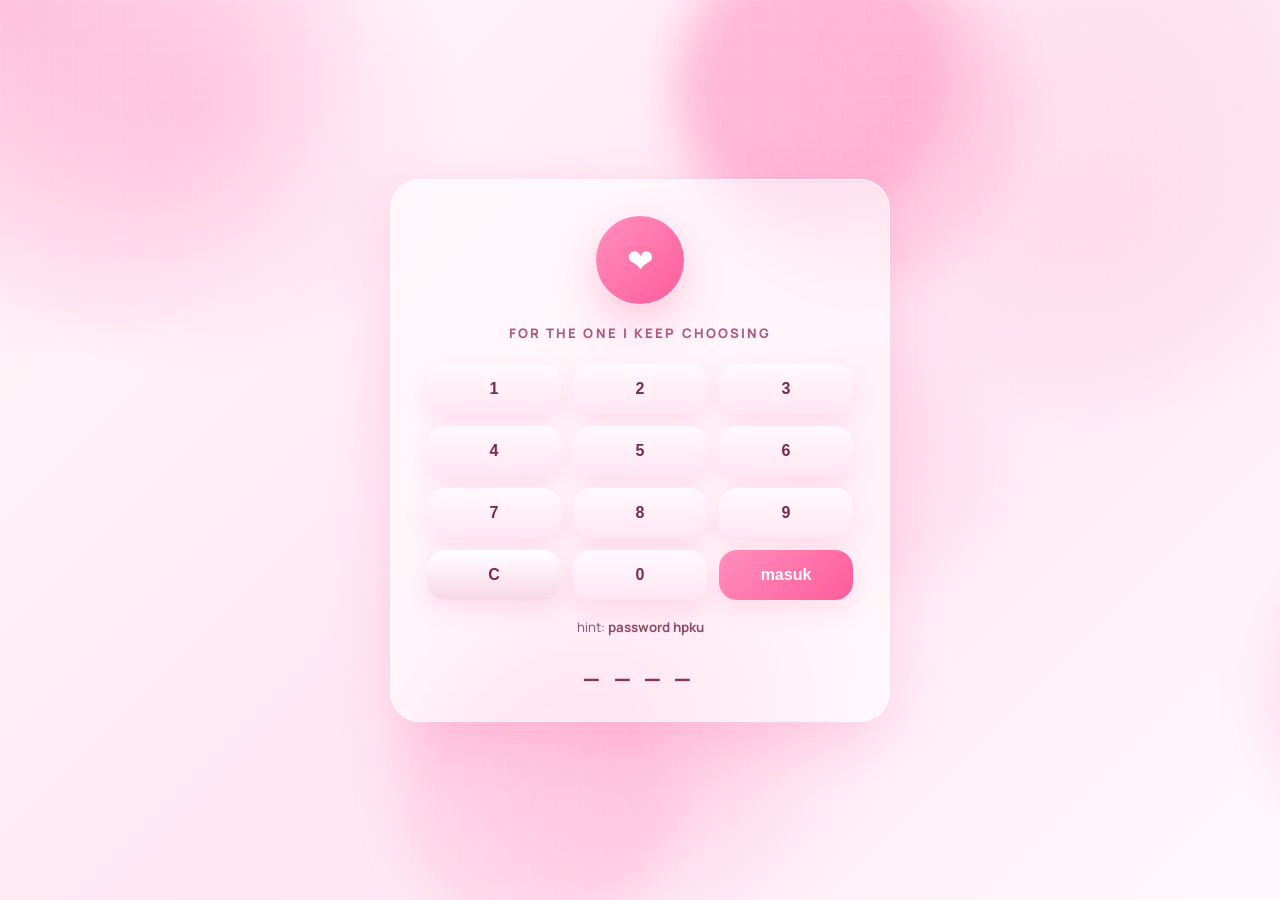
==== index.html @ 1a43c462 "Add files via upload" ====
<!DOCTYPE html>
<html lang="id">

<head>
  <meta charset="UTF-8">
  <meta name="viewport" content="width=device-width, initial-scale=1.0">

  <title>Anniversary for You</title>

  <link rel="preconnect" href="https://fonts.googleapis.com">
  <link rel="preconnect" href="https://fonts.gstatic.com" crossorigin>

  <link href="https://fonts.googleapis.com/css2?family=Cormorant+Garamond:wght@500;600;700&family=Manrope:wght@400;500;700;800&display=swap" rel="stylesheet">

  <link rel="stylesheet" href="style.css">
</head>

<body>

<div class="bg-blobs">
  <div class="flower-container"></div>
  <div class="sparkle-container"></div>
  <span></span>
  <span></span>
  <span></span>
</div>


<!-- LOGIN -->

<div id="loginScreen" class="login-screen">

  <div class="glass-card login-card">

    <div class="logo-badge">❤</div>

    <p class="eyebrow center">
      for the one i keep choosing
    </p>

    <form id="loginForm">

      <div class="number-grid">

        <button type="button" class="number-btn" data-value="1">1</button>
        <button type="button" class="number-btn" data-value="2">2</button>
        <button type="button" class="number-btn" data-value="3">3</button>

        <button type="button" class="number-btn" data-value="4">4</button>
        <button type="button" class="number-btn" data-value="5">5</button>
        <button type="button" class="number-btn" data-value="6">6</button>

        <button type="button" class="number-btn" data-value="7">7</button>
        <button type="button" class="number-btn" data-value="8">8</button>
        <button type="button" class="number-btn" data-value="9">9</button>

        <button type="button" class="number-btn clear-btn" data-action="clear">C</button>
        <button type="button" class="number-btn" data-value="0">0</button>
        <button type="submit" class="number-btn submit-btn">masuk</button>

      </div>

      <input type="hidden" id="passwordInput">

    </form>

    <small class="hint">
      hint: <strong>password hpku</strong>
    </small>

    <div class="code-display" id="codeDisplay">
      _ _ _ _
    </div>

  </div>

</div>


<!-- OPENING LETTER -->

<div id="introScreen" class="intro-screen hidden">

  <div class="intro-content">

    <div id="envelope" class="envelope">

      <div class="envelope-top"></div>
      <div class="envelope-body"></div>

      <div class="letter-paper">

        <p class="eyebrow">
          one more thing...
        </p>

        <h2>
          before you enter
        </h2>

        <p>
          i made this little place with all the love i have.
          before everything starts, there's one small letter waiting for you.
        </p>

        <button id="openLetterBtn" class="letter-open-btn">
          open the letter
        </button>

      </div>

    </div>

  </div>

</div>
<!-- MAIN -->

<div id="appScreen" class="app-screen hidden">

  <audio id="bgAudio" loop preload="auto">
    <source src="bahan/Backstreet Boys - Shape Of My Heart Official HD Video.mp3" type="audio/mpeg">
  </audio>


  <!-- NAVBAR -->

  <nav class="top-nav glass-card">

    <a href="#surface">surface</a>
    <a href="#our-memories">our memories</a>
    <a href="#gallery">gallery</a>
    <a href="#the-letter">the letter</a>
    <a href="#wishes">wishes</a>
    <a href="game.html">game</a>
    <a href="#" id="logoutButton">logout</a>

  </nav>


  <!-- HERO -->

  <section id="surface" class="surface-section">

    <div class="surface-copy glass-card reveal">

      <p class="eyebrow">
        happy anniversary, my love
      </p>

      <h2>
        Happy Anniversary
        <span>Amanda</span>
      </h2>

      <p class="subtitle">
        makasih ya udah milih buat tetap ada di hidup aku.
        hari ini, aku cuma mau kamu tau kalau kamu udah jadi
        the best part of my heart forever.
        makasih atas satu tahun yang udah kamu jalanin sama aku gendut.
      </p>

      <div class="hero-actions">

        <span class="mini-pill">
          shape of my heart
        </span>

        <a class="story-link" href="#our-memories">
          our memories →
        </a>

      </div>

    </div>


    <div class="surface-note glass-card reveal">

      <span class="quote-mark">
        “
      </span>

      <p>
        aku ga cuma berharap semua hal baik itu dateng terus,
        aku juga pengen kamu tau ada satu orang yang tetep sama kamu
        disaat kamu terpuruk atau lagi seneng,
        dengan segala cara yang bikin kamu senyum dan nangis.
      </p>

      <strong id="welcomeName">
        i love you, amanda
      </strong>

    </div>

  </section>


  <!-- GIFTS -->

  <section class="gift-showcase reveal">

    <div class="section-heading">

      <p class="eyebrow">
        a little surprise for you
      </p>

      <h3>
        Five small gifts, one heartfelt message
      </h3>

    </div>


    <div class="gift-grid">

      <button class="gift-card" data-gift="flower">
        <span class="gift-emoji">🌹</span>
        <span>flower</span>
        <small>for the softest part of our days</small>
      </button>


      <button class="gift-card" data-gift="doll">
        <span class="gift-emoji">🐓</span>
        <span>doll</span>
        <small>for the comfort you always bring</small>
      </button>


      <button class="gift-card" data-gift="cup">
        <span class="gift-emoji">☕</span>
        <span>cup</span>
        <small>for the slow, simple moments</small>
      </button>


      <button class="gift-card" data-gift="hirono">
        <span class="gift-emoji">🎀</span>
        <span>hirono</span>
        <small>for the little things that stay</small>
      </button>


      <button class="gift-card" data-gift="web">
        <span class="gift-emoji">🌐</span>
        <span>web</span>
        <small>for the effort behind this page</small>
      </button>

    </div>

  </section>
    <!-- MEMORIES -->

  <section id="our-memories" class="story-section reveal">

    <div class="section-heading">

      <p class="eyebrow">
        chapters from our story
      </p>

      <h3>
        A Trace of Us
      </h3>

    </div>


    <div class="timeline-list">


      <article class="timeline-item">

        <span class="timeline-number">
          01
        </span>

        <div>

          <h4>
            17-07-2025
          </h4>

          <p>
            tepat hari itu, kita memulai hubungan.
            gatau dulu kita sering malu malu ya?
            big thanks to u, karena udah buka blokir
            dan akhirnya kita sampai sejauh ini.
          </p>

        </div>

      </article>


      <article class="timeline-item">

        <span class="timeline-number">
          02
        </span>

        <div>

          <h4>
            our argument
          </h4>

          <p>
            setiap kita berantem,
            setiap ucapan yang keluar dari mulut kita,
            entah apapun,
            aku tau itu jauh dari kata benar.

            kita selalu berargumen,
            tapi tetep aja itu
            yang bikin kita makin deket
            satu sama lain kan?
          </p>

        </div>

      </article>


      <article class="timeline-item">

        <span class="timeline-number">
          03
        </span>

        <div>

          <h4>
            17-07-2026
          </h4>

          <p>
            dan sampai hari ini,
            kita jalanin hubungan selama satu tahun.

            bangkit dari kesalahan,
            belajar dari pengalaman,
            dan tetep jadi "kita".

            i don't even know how to express
            how much i love you.

            all i want you to know is that
            i love you so much.
          </p>

        </div>

      </article>


    </div>

  </section>



  <!-- GALLERY -->


  <section id="gallery" class="gallery-section reveal">

    <div class="section-heading">

      <p class="eyebrow">
        a few of my favorite shots of you
      </p>

      <h3>
        My Favorite Frames of You
      </h3>

    </div>


    <div class="gallery-grid">


      <figure class="photo-card">
        <img src="bahan/1.jpeg" alt="foto 1">

        <figcaption>
          ini foto pas kamu bingung pilih outfit ya..
          kamu selalu cantik, sayang.
        </figcaption>
      </figure>


      <figure class="photo-card">
        <img src="bahan/2.jpeg" alt="foto 2">

        <figcaption>
          kamu cantik banget disini,
          kalau kamu pake bulu ini lagi, tolong inget aku ya.
        </figcaption>
      </figure>


      <figure class="photo-card">
        <img src="bahan/3.jpeg" alt="foto 3">

        <figcaption>
          lucu banget kamu senyum kayak kelinci,
          kurangin pake sexy sexy wuuu.
          kamu punyaku
        </figcaption>
      </figure>


      <figure class="photo-card">
        <img src="bahan/4.jpeg" alt="foto 4">

        <figcaption>
          cantik banget sayang,
          nanti tatap aku kayak gini ya
          kalo kita udah ketemu.
        </figcaption>
      </figure>


      <figure class="photo-card">
        <img src="bahan/5.jpeg" alt="foto 5">

        <figcaption>
          kamu cantik pake kacamata apa aja sayang,
          aku masih gapercaya kamu pacarku huhu :(
        </figcaption>
      </figure>


      <figure class="photo-card">
        <img src="bahan/6.jpeg" alt="foto 6">

        <figcaption>
          aku pengen kita selfie berdua
          terus kamu cium cium aku.
        </figcaption>
      </figure>


      <figure class="photo-card">
        <img src="bahan/7.jpeg" alt="foto 7">

        <figcaption>
          bidadari pun kalah sama kamu sayang.
        </figcaption>
      </figure>


      <figure class="photo-card">
        <img src="bahan/8.jpeg" alt="foto 8">

        <figcaption>
          sexy banget sayang, cantik. kapan ya ciuman?
        </figcaption>
      </figure>


    </div>

  </section>
    <!-- THE LETTER -->

  <section id="the-letter" class="letter-section reveal">

    <div class="letter-card glass-card">

      <p class="eyebrow">
        open when found
      </p>

      <button id="letterTrigger" class="letter-trigger" type="button">
        Open the little note
      </button>

      <div id="typedLetter" class="typed-letter" aria-live="polite"></div>

    </div>

  </section>



  <!-- WISHES -->

  <section id="wishes" class="wishes-section reveal">

    <div class="section-heading">

      <p class="eyebrow">
        wishes for the year ahead
      </p>

      <h3>
        Prayers for What's Ahead
      </h3>

    </div>


    <div class="wishes-grid">


      <article class="wish-card glass-card">

        <h4>
          us
        </h4>

        <p>
          semoga kita setiap abis berantem selalu dikasih jalan keluar ya sayang? 
          semoga kita selalu bisa saling ngerti dan ngga pernah milih buat nyerah satu sama lain. i love you
        </p>

      </article>


      <article class="wish-card glass-card">

        <h4>
          always
        </h4>

        <p>
          semoga apapun yang terjadi nanti, 
          kita tetap jadi tempat ternyaman satu sama lain dan selalu milih buat bersama
        </p>

      </article>


      <article class="wish-card glass-card">

        <h4>
          our future
        </h4>

        <p>
          semoga kedepannya kita selalu diberi kebahagiaan, dipermudah dalam setiap langkah, 
          dan selalu punya alasan untuk tetep bersama. i hope we grow together
        </p>

      </article>


      <article class="wish-card glass-card">

        <h4>
          thank you
        </h4>

        <p>
          terima kasih udah hadir dan jadi bagian terbaik dalam hidup aku, 
          semoga aku juga bisa terus menjadi seseorang yang buat kamu bahagia dan ga merasa sendirian
        </p>

      </article>


      <article class="wish-card glass-card">

        <h4>
          our love
        </h4>

        <p>
          semoga rasa sayang kita selalu tumbuh tiap hari, 
          semoga kita ngga pernah lupa alasan kenapa kita memilih satu sama lain.
        </p>

      </article>


      <article class="wish-card glass-card">

        <h4>
          anniversary
        </h4>

        <p>
          semoga hari ini bukan cuma tentang bertambahnya waktu, 
          tapi tentang gimana kita terus belajar mencintai dan menjaga satu sama lain
        </p>

      </article>


    </div>

  </section>



  <!-- FOOTER -->

  <footer class="footer-signoff reveal">

    <div class="glass-card footer-card">

      <p class="eyebrow">
        happy anniversary, babe
      </p>

      <h3>
        thank you for still being my home, the one i always wanna come back to.
      </h3>

    </div>

  </footer>


</div>



<!-- FLOATING HEART -->

<div class="floating-hearts"></div>



<!-- GIFT MODAL -->

<div id="giftModal" class="gift-modal hidden" aria-hidden="true">

  <div class="gift-modal-card glass-card">

    <button id="giftBackButton" class="back-link" type="button">
      ← kembali
    </button>


    <div class="gift-modal-content">


      <div class="gift-modal-head">

        <div id="giftModalEmoji" class="gift-modal-emoji">
          🌹
        </div>


        <div>

          <p class="eyebrow">
            a little surprise
          </p>

          <h3 id="giftModalTitle">
            flower
          </h3>

        </div>

      </div>


      <p id="giftModalMessage" class="gift-modal-message"></p>


      <div id="giftModalPhotoGrid" class="gift-photo-grid"></div>


    </div>

  </div>

</div>



<!-- GALLERY VIEWER -->

<div id="galleryViewer" class="gallery-viewer hidden">

  <button id="galleryClose">
    ✕
  </button>

  <button id="galleryPrev">
    ❮
  </button>

  <img id="galleryImage" src="" alt="gallery">

  <button id="galleryNext">
    ❯
  </button>

</div>


<script src="script.js"></script>

</body>

</html>
---- style.css ----
:root{
  --bg:#fff4f9;
  --pink-1:#ff8fbd;
  --pink-2:#ff5c9b;
  --pink-3:#ffc7dc;
  --white:#fff;
  --text:#4b2637;
  --heading:#8f3f63;
  --soft-text:#6d4a5b;
  --glass:rgba(255,255,255,.58);
  --shadow:0 18px 60px rgba(255,79,149,.18);
  --transition:.28s cubic-bezier(.4,0,.2,1);
}

*{
  margin:0;
  padding:0;
  box-sizing:border-box;
}

html{
  scroll-behavior:smooth;
}

body{
  min-height:100vh;
  overflow-x:hidden;
  position:relative;
  font-family:'Manrope',sans-serif;
  color:var(--text);
  background:
    radial-gradient(circle at top left,rgba(255,126,180,.42),transparent 24%),
    radial-gradient(circle at 85% 20%,rgba(255,210,230,.85),transparent 20%),
    radial-gradient(circle at 50% 80%,rgba(255,160,200,.26),transparent 22%),
    linear-gradient(135deg,#fffafc 0%,#ffe6f2 52%,#fff9fd 100%);
}

body::before{
  content:"";
  position:fixed;
  inset:0;
  pointer-events:none;
  background:
    radial-gradient(circle at 15% 12%,rgba(255,132,189,.28),transparent 20%),
    radial-gradient(circle at 85% 15%,rgba(255,225,236,.78),transparent 22%),
    radial-gradient(circle at 50% 80%,rgba(255,172,210,.30),transparent 26%);
  animation:shimmer 14s linear infinite alternate;
}

body::after{
  content:"";
  position:fixed;
  inset:0;
  pointer-events:none;
  background-image:
    linear-gradient(rgba(255,255,255,.3) 1px,transparent 1px),
    linear-gradient(90deg,rgba(255,255,255,.3) 1px,transparent 1px);
  background-size:24px 24px;
  opacity:.14;
  animation:gridShift 20s linear infinite;
}

.hidden{
  display:none!important;
}

a{
  color:inherit;
  text-decoration:none;
}

section[id]{
  scroll-margin-top:110px;
}

h1,h2,h3{
  font-family:'Cormorant Garamond',serif;
}

.glass-card{
  background:var(--glass);
  border:1px solid rgba(255,255,255,.8);
  backdrop-filter:blur(16px);
  -webkit-backdrop-filter:blur(16px);
  box-shadow:var(--shadow);
}
.bg-blobs{
  position:fixed;
  inset:0;
  pointer-events:none;
  z-index:0;
}

.bg-blobs span{
  position:absolute;
  border-radius:50%;
  filter:blur(22px);
  opacity:.52;
}

.bg-blobs span:nth-child(1){
  width:280px;
  height:280px;
  top:-60px;
  left:-40px;
  background:rgba(255,130,182,.36);
  animation:floatOrb 11s ease-in-out infinite;
}

.bg-blobs span:nth-child(2){
  width:340px;
  height:340px;
  right:-70px;
  bottom:20px;
  background:rgba(255,90,157,.2);
  animation:floatOrb 15s ease-in-out infinite reverse;
}

.bg-blobs span:nth-child(3){
  width:240px;
  height:240px;
  left:40%;
  bottom:8%;
  background:rgba(255,205,225,.6);
  animation:floatOrb 13s ease-in-out infinite;
}

.login-screen,
.app-screen{
  position:relative;
  z-index:2;
}


/* LOGIN */

.login-screen{
  min-height:100vh;
  display:grid;
  place-items:center;
  padding:30px;
}

.login-card{
  width:min(100%,500px);
  padding:36px;
  border-radius:30px;
  text-align:center;
  animation:fadeUp .9s ease forwards;
}

.logo-badge{
  width:88px;
  height:88px;
  margin:0 auto 20px;
  border-radius:50%;
  display:grid;
  place-items:center;
  font-size:2rem;
  color:#fff;
  background:linear-gradient(135deg,var(--pink-1),var(--pink-2));
  box-shadow:0 16px 45px rgba(255,79,149,.3);
}

.eyebrow{
  font-size:.82rem;
  font-weight:800;
  letter-spacing:.16em;
  text-transform:uppercase;
  color:#ad5a81;
}

.center{
  text-align:center;
}

.login-card h1{
  margin:12px 0;
  font-size:3.2rem;
  line-height:.95;
  color:var(--heading);
}

.subtitle{
  max-width:680px;
  line-height:1.8;
  color:#72415b;
}


/* NUMBER CODE */

.number-grid{
  display:grid;
  grid-template-columns:repeat(3,1fr);
  gap:12px;
  margin-top:22px;
}

.number-btn{
  border:none;
  outline:none;
  cursor:pointer;
  padding:16px;
  border-radius:18px;
  font-size:1rem;
  font-weight:800;
  color:#7a284f;
  background:linear-gradient(180deg,#fff9fd,#ffe6f2);
  box-shadow:0 10px 24px rgba(255,79,149,.14);
  transition:var(--transition);
}

.number-btn:hover{
  transform:translateY(-3px);
  box-shadow:0 16px 32px rgba(255,79,149,.18);
}

.number-btn:active{
  transform:scale(.96);
}

.submit-btn{
  color:#fff;
  background:linear-gradient(135deg,var(--pink-1),var(--pink-2));
}

.clear-btn{
  background:linear-gradient(180deg,#fff,#f8d7e7);
}

.code-display{
  margin-top:18px;
  font-size:1.4rem;
  font-weight:900;
  letter-spacing:.35rem;
  color:#8a3157;
}

.hint{
  display:block;
  margin-top:18px;
  color:#8d4966;
}


/* APP NAVIGATION */

.app-screen{
  padding:22px 20px 70px;
}

.top-nav{
  position:sticky;
  top:16px;
  z-index:20;
  max-width:1180px;
  margin:0 auto 24px;
  padding:12px;
  display:flex;
  justify-content:center;
  flex-wrap:wrap;
  gap:8px;
  border-radius:999px;
  background:rgba(255,255,255,.64);
  border:1px solid rgba(255,255,255,.84);
  backdrop-filter:blur(14px);
  box-shadow:0 14px 36px rgba(255,79,149,.18);
}

.top-nav a{
  padding:10px 16px;
  border-radius:999px;
  font-size:.86rem;
  font-weight:800;
  color:#7e3655;
  transition:var(--transition);
}

.top-nav a:hover{
  background:#fff;
  color:var(--heading);
  transform:translateY(-2px);
}

.top-nav #logoutButton{
  color:#ff5c8a;
}

.top-nav #logoutButton:hover{
  color:#ff2f6c;
}
/* HERO */

.surface-section{
  max-width:1180px;
  margin:0 auto 34px;
  display:grid;
  grid-template-columns:1.15fr .85fr;
  gap:24px;
}

.surface-copy,
.surface-note{
  border-radius:30px;
}

.surface-copy{
  position:relative;
  overflow:hidden;
  padding:36px;
  background:linear-gradient(160deg,rgba(255,255,255,.9),rgba(255,236,247,.96));
  box-shadow:0 20px 48px rgba(255,79,149,.13);
}

.surface-copy::before{
  content:"";
  position:absolute;
  right:-70px;
  bottom:-70px;
  width:210px;
  height:210px;
  border-radius:50%;
  background:radial-gradient(circle,rgba(255,120,173,.24),transparent 70%);
}

.surface-copy::after{
  content:"";
  position:absolute;
  inset:12px;
  border-radius:24px;
  border:1px solid rgba(255,190,218,.65);
  pointer-events:none;
}

.surface-copy h2{
  margin:12px 0;
  font-size:clamp(2.7rem,5vw,4.8rem);
  line-height:1.02;
  color:#bb3b72;
}

.surface-copy .subtitle{
  max-width:680px;
  font-size:1.03rem;
  line-height:1.85;
  color:var(--soft-text);
}

.hero-actions{
  display:flex;
  flex-wrap:wrap;
  gap:12px;
  margin-top:24px;
}

.mini-pill,
.story-link{
  display:inline-flex;
  align-items:center;
  justify-content:center;
  padding:11px 16px;
  border-radius:999px;
  font-size:.9rem;
  font-weight:800;
  transition:var(--transition);
}

.mini-pill{
  color:#7d3156;
  border:1px solid rgba(255,120,173,.35);
  background:linear-gradient(135deg,rgba(255,120,173,.16),rgba(255,79,149,.1));
}

.story-link{
  color:#7d3156;
  background:#fff;
  border:1px solid rgba(255,255,255,.92);
  box-shadow:0 10px 24px rgba(255,79,149,.12);
}

.story-link:hover,
.mini-pill:hover{
  transform:translateY(-3px);
  box-shadow:0 16px 34px rgba(255,79,149,.18);
}


/* HERO NOTE */

.surface-note{
  position:relative;
  padding:32px;
  background:linear-gradient(160deg,rgba(255,255,255,.84),rgba(255,231,243,.95));
  box-shadow:0 20px 48px rgba(255,79,149,.13);
}

.quote-mark{
  position:absolute;
  top:-10px;
  left:16px;
  font-size:5.6rem;
  line-height:1;
  font-family:'Cormorant Garamond',serif;
  color:rgba(255,79,149,.22);
}

.surface-note p{
  margin:50px 0 16px;
  line-height:1.9;
  font-weight:700;
}

#welcomeName{
  color:var(--heading);
  font-size:1.05rem;
}


/* SECTION TITLE */

.section-heading{
  margin-bottom:20px;
}

.section-heading h3,
.footer-card h3{
  margin-top:8px;
  color:var(--heading);
  font-size:2rem;
}


/* GIFT */

.gift-showcase{
  max-width:1180px;
  margin:0 auto 34px;
  padding:28px;
  border-radius:30px;
  background:linear-gradient(180deg,rgba(255,255,255,.42),rgba(255,246,251,.84));
  box-shadow:0 18px 42px rgba(255,79,149,.12);
}

.gift-grid{
  display:grid;
  grid-template-columns:repeat(5,1fr);
  gap:18px;
}

.gift-card{
  position:relative;
  overflow:hidden;
  isolation:isolate;
  display:flex;
  flex-direction:column;
  align-items:center;
  justify-content:center;
  gap:10px;
  min-height:170px;
  padding:24px 18px;
  border:none;
  border-radius:24px;
  cursor:pointer;
  background:linear-gradient(180deg,rgba(255,255,255,.88),rgba(255,244,250,.98));
  color:#7d3156;
  box-shadow:0 16px 36px rgba(255,79,149,.16);
  transition:var(--transition);
}

.gift-card::before{
  content:"";
  position:absolute;
  right:-35px;
  bottom:-35px;
  width:120px;
  height:120px;
  border-radius:50%;
  background:radial-gradient(circle,rgba(255,120,173,.18),transparent 70%);
}

.gift-card::after{
  content:"";
  position:absolute;
  left:0;
  top:0;
  width:100%;
  height:3px;
  background:linear-gradient(90deg,transparent,rgba(255,79,149,.7),transparent);
}

.gift-card:hover{
  transform:translateY(-6px) scale(1.02);
  box-shadow:0 22px 46px rgba(255,79,149,.22);
}

.gift-emoji{
  font-size:2.2rem;
}

.gift-card span:nth-child(2){
  font-size:1.05rem;
  font-weight:800;
}

.gift-card small{
  text-align:center;
  font-size:.78rem;
  line-height:1.55;
  color:#87526a;
}
/* GIFT MODAL */

.gift-modal{
  position:fixed;
  inset:0;
  z-index:100;
  display:grid;
  place-items:center;
  padding:20px;
  background:rgba(71,18,43,.55);
  backdrop-filter:blur(10px);
}

.gift-modal.hidden{
  display:none;
}

.gift-modal-card{
  width:min(760px,100%);
  padding:28px;
  border-radius:30px;
  background:linear-gradient(165deg,rgba(255,255,255,.88),rgba(255,240,247,.96));
  animation:modalReveal .45s ease;
}

.gift-modal-content{
  display:grid;
  gap:22px;
}

.gift-modal-head{
  display:flex;
  align-items:center;
  gap:18px;
}

.gift-modal-emoji{
  width:74px;
  height:74px;
  display:grid;
  place-items:center;
  border-radius:22px;
  font-size:2rem;
  background:linear-gradient(135deg,rgba(255,120,173,.28),rgba(255,79,149,.18));
}

.gift-modal-card h3{
  margin:0;
  font-size:2rem;
  color:var(--heading);
}

.gift-modal-message{
  margin:0;
  line-height:1.9;
  color:var(--soft-text);
}

.gift-photo-grid{
  display:grid;
  grid-template-columns:repeat(auto-fit,minmax(220px,1fr));
  gap:16px;
}

.gift-photo-grid img{
  width:100%;
  height:270px;
  object-fit:cover;
  border-radius:22px;
  box-shadow:0 18px 40px rgba(255,79,149,.18);
}

.back-link{
  display:inline-flex;
  align-items:center;
  width:max-content;
  padding:10px 18px;
  margin-bottom:20px;
  border:none;
  border-radius:999px;
  cursor:pointer;
  background:rgba(255,255,255,.75);
  color:#7b3454;
  font-weight:700;
  box-shadow:0 10px 24px rgba(255,79,149,.12);
  transition:var(--transition);
}

.back-link:hover{
  background:#ffdce9;
  transform:translateY(-2px);
}


/* TIMELINE */

.story-section{
  max-width:1180px;
  margin:0 auto 34px;
}

.timeline-list{
  display:grid;
  gap:16px;
}

.timeline-item{
  position:relative;
  overflow:hidden;
  display:grid;
  grid-template-columns:76px 1fr;
  gap:16px;
  padding:22px;
  border-radius:24px;
  background:linear-gradient(180deg,rgba(255,255,255,.72),rgba(255,244,250,.9));
  border:1px solid rgba(255,255,255,.88);
  box-shadow:0 16px 40px rgba(255,79,149,.12);
  transition:var(--transition);
}

.timeline-item:nth-child(even){
  transform:translateX(18px);
}

.timeline-item:hover{
  transform:translateY(-5px);
  box-shadow:0 24px 48px rgba(255,79,149,.18);
}

.timeline-item:nth-child(even):hover{
  transform:translateX(18px) translateY(-5px);
}

.timeline-item::before{
  content:"";
  position:absolute;
  left:-30px;
  bottom:-30px;
  width:120px;
  height:120px;
  border-radius:50%;
  background:radial-gradient(circle,rgba(255,120,173,.18),transparent 70%);
}

.timeline-number{
  width:64px;
  height:64px;
  display:grid;
  place-items:center;
  border-radius:18px;
  background:linear-gradient(135deg,var(--pink-1),var(--pink-2));
  color:#fff;
  font-weight:800;
}

.timeline-item h4{
  margin:0 0 6px;
  color:#7e3558;
  font-size:1.1rem;
}

.timeline-item p{
  margin:0;
  line-height:1.75;
}


/* GALLERY */

.gallery-section{
  max-width:1180px;
  margin:0 auto 34px;
}

.gallery-grid{
  display:grid;
  grid-template-columns:repeat(4,1fr);
  gap:18px;
}

.photo-card{
  position:relative;
  overflow:hidden;
  margin:0;
  padding:12px;
  border-radius:24px;
  background:linear-gradient(180deg,rgba(255,255,255,.74),rgba(255,242,248,.9));
  box-shadow:0 18px 42px rgba(255,79,149,.12);
  transition:var(--transition);
}

.photo-card:hover{
  transform:translateY(-6px);
  box-shadow:0 24px 48px rgba(255,79,149,.18);
}

.photo-card img{
  width:100%;
  height:270px;
  display:block;
  object-fit:cover;
  border-radius:18px;
  transition:var(--transition);
}

.photo-card:hover img{
  transform:scale(1.05);
}

.photo-card figcaption{
  position:absolute;
  left:12px;
  right:12px;
  bottom:12px;
  padding:12px 14px;
  border-radius:14px;
  background:linear-gradient(180deg,rgba(71,18,43,.05),rgba(71,18,43,.82));
  backdrop-filter:blur(10px);
  color:#fff;
  font-size:.88rem;
  line-height:1.6;
  transform:translateY(120%);
  opacity:0;
  transition:var(--transition);
}

.photo-card:hover figcaption{
  transform:translateY(0);
  opacity:1;
}
/* LETTER */

.letter-section{
  max-width:1180px;
  margin:0 auto 34px;
}

.letter-card{
  position:relative;
  overflow:hidden;
  padding:32px;
  border-radius:30px;
  text-align:center;
  background:linear-gradient(160deg,rgba(255,255,255,.88),rgba(255,237,247,.95));
}

.letter-card::before{
  content:"";
  position:absolute;
  right:-50px;
  bottom:-50px;
  width:180px;
  height:180px;
  border-radius:50%;
  background:radial-gradient(circle,rgba(255,120,173,.22),transparent 70%);
}

.letter-trigger{
  margin:16px 0 20px;
  padding:13px 22px;
  border:none;
  border-radius:999px;
  cursor:pointer;
  background:linear-gradient(135deg,var(--pink-1),var(--pink-2));
  color:#fff;
  font-weight:800;
  font-size:.95rem;
  box-shadow:0 12px 28px rgba(255,79,149,.22);
  transition:var(--transition);
}

.letter-trigger:hover{
  transform:translateY(-3px);
}

.letter-trigger:disabled{
  opacity:.85;
  cursor:default;
}

.typed-letter{
  min-height:150px;
  padding:20px;
  border-radius:22px;
  border:1px solid rgba(255,79,149,.2);
  background:linear-gradient(180deg,rgba(255,255,255,.82),rgba(255,240,248,.94));
  box-shadow:0 14px 30px rgba(255,79,149,.12);
  color:#6d324d;
  line-height:1.9;
  text-align:left;
  white-space:pre-line;
  opacity:0;
  transform:translateY(12px);
  transition:.45s;
}

.typed-letter.is-visible{
  opacity:1;
  transform:translateY(0);
}


/* WISHES */

.wishes-section{
  max-width:1180px;
  margin:0 auto 34px;
}

.wishes-grid{
  display:grid;
  grid-template-columns:repeat(2,1fr);
  gap:18px;
}

.wish-card{
  position:relative;
  overflow:hidden;
  padding:24px;
  border-radius:24px;
  background:linear-gradient(180deg,rgba(255,255,255,.76),rgba(255,242,248,.92));
  transition:var(--transition);
}

.wish-card::before{
  content:"";
  position:absolute;
  right:-30px;
  bottom:-30px;
  width:120px;
  height:120px;
  border-radius:50%;
  background:radial-gradient(circle,rgba(255,120,173,.18),transparent 70%);
}

.wish-card::after{
  content:"";
  position:absolute;
  left:0;
  top:0;
  width:100%;
  height:3px;
  background:linear-gradient(90deg,transparent,rgba(255,79,149,.7),transparent);
}

.wish-card:hover{
  transform:translateY(-5px);
  box-shadow:0 20px 44px rgba(255,79,149,.18);
}

.wish-card h4{
  margin:0 0 8px;
  color:#7d3156;
}

.wish-card p{
  margin:0;
  line-height:1.8;
}


/* FOOTER */

.footer-signoff{
  max-width:1180px;
  margin:0 auto;
}

.footer-card{
  padding:34px;
  border-radius:30px;
  text-align:center;
  background:linear-gradient(160deg,rgba(255,255,255,.84),rgba(255,236,247,.94));
}

.footer-card p{
  margin:0;
}

.footer-card h3{
  margin-top:10px;
  line-height:1.4;
}


/* REVEAL */

.reveal{
  opacity:0;
  transform:translateY(30px);
  transition:opacity .8s ease,transform .8s ease;
}

.reveal.visible{
  opacity:1;
  transform:translateY(0);
}


/* FLOWERS */

.flower-container{
  position:fixed;
  inset:0;
  pointer-events:none;
  overflow:hidden;
  z-index:0;
}

.flower{
  position:absolute;
  top:-60px;
  animation:flowerFall linear forwards;
  filter:drop-shadow(0 4px 8px rgba(255,105,180,.25));
}


/* HEART */

.floating-hearts{
  position:fixed;
  inset:0;
  overflow:hidden;
  pointer-events:none;
  z-index:1;
}

.heart{
  position:absolute;
  bottom:-40px;
  font-size:1.2rem;
  animation:floatUp linear infinite;
  opacity:.75;
}


/* RESPONSIVE */

@media(max-width:1100px){

  .gallery-grid{
    grid-template-columns:repeat(2,1fr);
  }

  .gift-grid{
    grid-template-columns:repeat(3,1fr);
  }

  .surface-section{
    grid-template-columns:1fr;
  }

}


@media(max-width:768px){

  .top-nav{
    border-radius:24px;
  }

  .top-nav a{
    font-size:.8rem;
    padding:8px 12px;
  }

  .gallery-grid,
  .gift-grid,
  .wishes-grid{
    grid-template-columns:1fr;
  }

  .timeline-item{
    grid-template-columns:60px 1fr;
  }

  .timeline-item:nth-child(even){
    transform:none;
  }

  .timeline-item:nth-child(even):hover{
    transform:translateY(-5px);
  }

  .surface-copy,
  .surface-note,
  .letter-card,
  .footer-card{
    padding:24px;
  }

  .surface-copy h2{
    font-size:2.8rem;
  }

  .photo-card img{
    height:240px;
  }

}


/* ANIMATION */

@keyframes floatUp{
  0%{
    transform:translateY(0) scale(.7);
    opacity:0;
  }

  10%{
    opacity:.8;
  }

  100%{
    transform:translateY(-120vh) scale(1.25);
    opacity:0;
  }
}


@keyframes flowerFall{

  0%{
    transform:translateY(-60px) rotate(0deg);
  }

  25%{
    transform:translate(-18px,25vh) rotate(90deg);
  }

  50%{
    transform:translate(22px,55vh) rotate(180deg);
  }

  75%{
    transform:translate(-15px,82vh) rotate(270deg);
  }

  100%{
    transform:translate(25px,115vh) rotate(360deg);
  }

}


@keyframes modalReveal{

  from{
    opacity:0;
    transform:scale(.9);
  }

  to{
    opacity:1;
    transform:scale(1);
  }

}


@keyframes fadeUp{

  from{
    opacity:0;
    transform:translateY(40px);
  }

  to{
    opacity:1;
    transform:translateY(0);
  }

}


@keyframes shimmer{

  from{
    transform:translateX(-20px);
  }

  to{
    transform:translateX(20px);
  }

}


@keyframes gridShift{

  from{
    transform:translate(0,0);
  }

  to{
    transform:translate(24px,24px);
  }

}


@keyframes floatOrb{

  0%,100%{
    transform:translateY(0);
  }

  50%{
    transform:translateY(-25px);
  }

}
/*==================== OPENING LETTER ====================*/

.intro-screen{
  min-height:100vh;
  display:grid;
  place-items:center;
  padding:30px;
  position:relative;
  z-index:5;
}

.intro-content{
  animation:fadeUp .8s ease;
}

.envelope{
  width:min(420px,90vw);
  height:280px;
  position:relative;
  cursor:pointer;
}

.envelope-body{
  position:absolute;
  bottom:0;
  width:100%;
  height:190px;
  border-radius:18px;
  background:linear-gradient(135deg,#ffb7d2,#ff7eb4);
  box-shadow:0 20px 50px rgba(255,79,149,.3);
}

.envelope-top{
  position:absolute;
  top:45px;
  width:100%;
  height:140px;
  background:#ffc9df;
  clip-path:polygon(0 0,50% 55%,100% 0);
  z-index:2;
}

.letter-paper{
  position:absolute;
  left:20px;
  right:20px;
  bottom:30px;
  padding:28px;
  background:#fff;
  border-radius:20px;
  text-align:center;
  z-index:3;
  transform:translateY(40px);
  transition:.6s ease;
  box-shadow:0 15px 40px rgba(255,79,149,.18);
}

.envelope:hover .letter-paper{
  transform:translateY(-60px);
}

.letter-paper h2{
  color:var(--heading);
  margin:10px 0;
}

.letter-paper p{
  line-height:1.7;
}

.letter-open-btn{
  margin-top:18px;
  padding:12px 25px;
  border:none;
  border-radius:999px;
  cursor:pointer;
  color:white;
  font-weight:800;
  background:linear-gradient(135deg,#ff7eb4,#ff4f95);
}
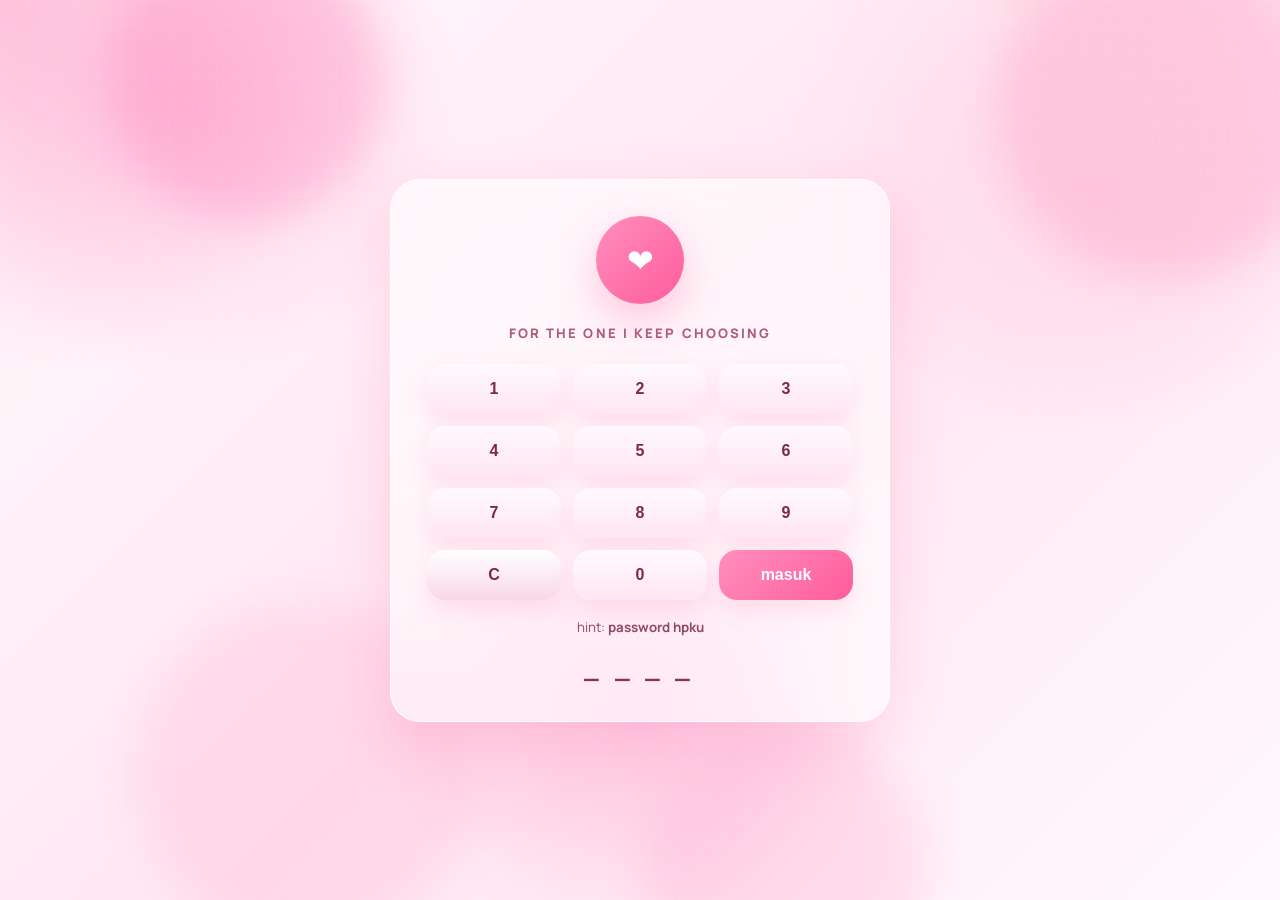
==== commit e6407b4f: "Update index.html" ====
--- a/index.html
+++ b/index.html
@@ -683,19 +683,13 @@
 
 <div id="galleryViewer" class="gallery-viewer hidden">
 
-  <button id="galleryClose">
-    ✕
-  </button>
-
-  <button id="galleryPrev">
-    ❮
-  </button>
-
-  <img id="galleryImage" src="" alt="gallery">
-
-  <button id="galleryNext">
-    ❯
-  </button>
+    <div class="gallery-popup">
+
+        <button id="galleryClose">✕</button>
+
+        <p id="galleryText"></p>
+
+    </div>
 
 </div>
 
@@ -704,4 +698,4 @@
 
 </body>
 
-</html>+</html>
--- a/style.css
+++ b/style.css
@@ -739,6 +739,62 @@
   transform:translateY(0);
   opacity:1;
 }
+/* GALLERY VIEWER */
+
+.gallery-viewer{
+    position:fixed;
+    inset:0;
+    display:flex;
+    justify-content:center;
+    align-items:center;
+    background:rgba(0,0,0,.88);
+    z-index:9999;
+}
+
+.gallery-viewer.hidden{
+    display:none;
+}
+
+.gallery-viewer img{
+    max-width:90%;
+    max-height:88vh;
+    border-radius:18px;
+    box-shadow:0 20px 60px rgba(0,0,0,.4);
+}
+
+.gallery-viewer button{
+    position:absolute;
+    border:none;
+    background:rgba(255,255,255,.15);
+    color:#fff;
+    width:52px;
+    height:52px;
+    border-radius:50%;
+    cursor:pointer;
+    font-size:1.6rem;
+    transition:.25s;
+}
+
+.gallery-viewer button:hover{
+    background:rgba(255,255,255,.3);
+}
+
+#galleryClose{
+    top:25px;
+    right:25px;
+}
+
+#galleryPrev{
+    left:30px;
+    top:50%;
+    transform:translateY(-50%);
+}
+
+#galleryNext{
+    right:30px;
+    top:50%;
+    transform:translateY(-50%);
+}
 /* LETTER */
 
 .letter-section{
@@ -1201,4 +1257,4 @@
   color:white;
   font-weight:800;
   background:linear-gradient(135deg,#ff7eb4,#ff4f95);
-}+}
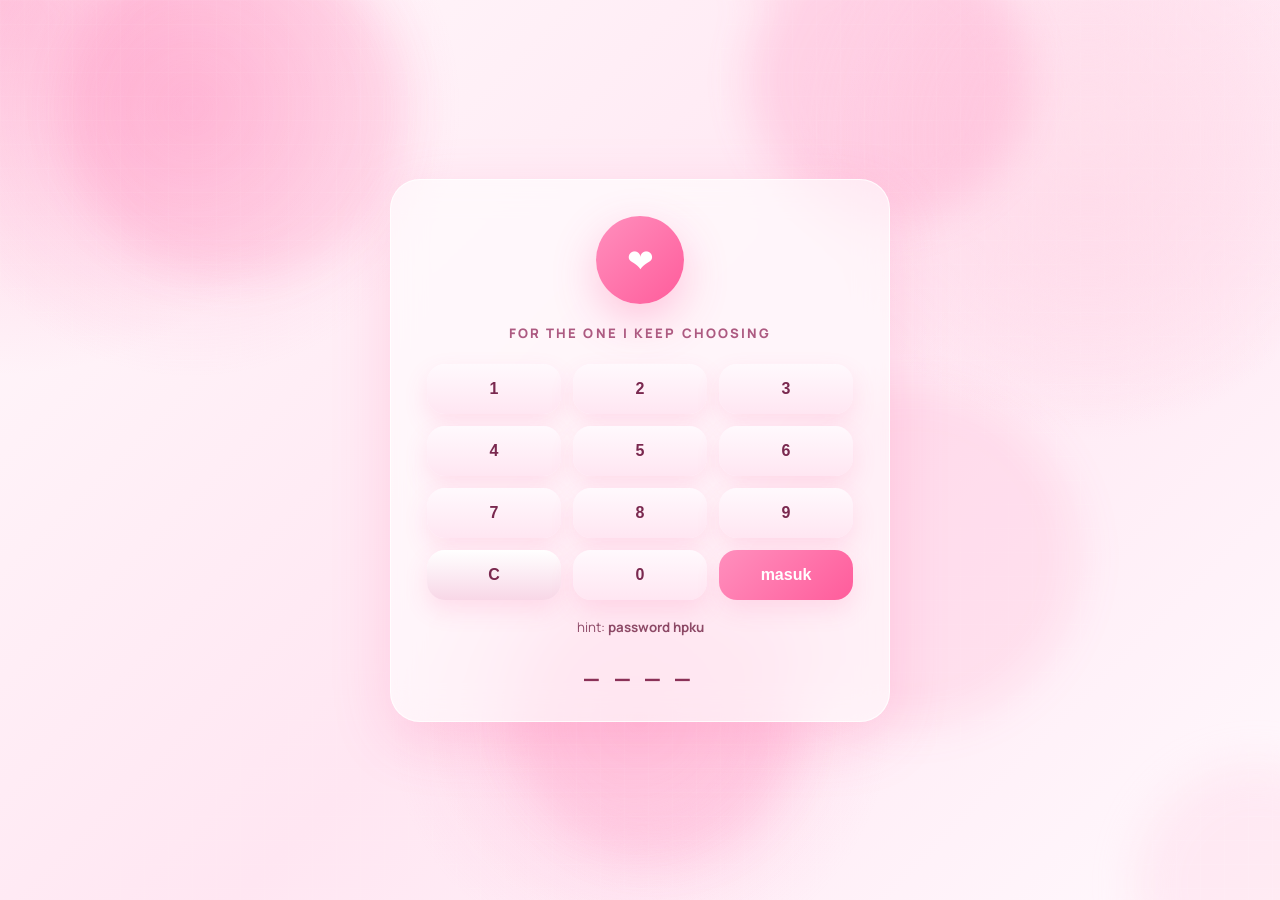
==== commit 9b4d2223: "Update index.html" ====
--- a/index.html
+++ b/index.html
@@ -132,7 +132,7 @@
     <a href="#gallery">gallery</a>
     <a href="#the-letter">the letter</a>
     <a href="#wishes">wishes</a>
-    <a href="game.html">game</a>
+    <a href="game.html" id="gameLink">game</a>
     <a href="#" id="logoutButton">logout</a>
 
   </nav>
--- a/style.css
+++ b/style.css
@@ -512,73 +512,76 @@
 /* GIFT MODAL */
 
 .gift-modal{
-  position:fixed;
-  inset:0;
-  z-index:100;
-  display:grid;
-  place-items:center;
-  padding:20px;
-  background:rgba(71,18,43,.55);
-  backdrop-filter:blur(10px);
+    position:fixed;
+    inset:0;
+    z-index:9999;
+
+    overflow-y:auto;
+    -webkit-overflow-scrolling:touch;
+
+    padding:20px;
+
+    background:rgba(71,18,43,.55);
+    backdrop-filter:blur(10px);
 }
 
 .gift-modal.hidden{
-  display:none;
+    display:none;
 }
 
 .gift-modal-card{
-  width:min(760px,100%);
-  padding:28px;
-  border-radius:30px;
-  background:linear-gradient(165deg,rgba(255,255,255,.88),rgba(255,240,247,.96));
-  animation:modalReveal .45s ease;
+
+    width:min(760px,100%);
+    margin:30px auto;
+
+    padding:28px;
+    border-radius:30px;
+
+    background:linear-gradient(
+        165deg,
+        rgba(255,255,255,.88),
+        rgba(255,240,247,.96)
+    );
+
+    animation:modalReveal .45s ease;
 }
 
 .gift-modal-content{
-  display:grid;
-  gap:22px;
+    display:grid;
+    gap:22px;
 }
 
 .gift-modal-head{
-  display:flex;
-  align-items:center;
-  gap:18px;
+    display:flex;
+    align-items:center;
+    gap:18px;
 }
 
 .gift-modal-emoji{
-  width:74px;
-  height:74px;
-  display:grid;
-  place-items:center;
-  border-radius:22px;
-  font-size:2rem;
-  background:linear-gradient(135deg,rgba(255,120,173,.28),rgba(255,79,149,.18));
-}
-
-.gift-modal-card h3{
-  margin:0;
-  font-size:2rem;
-  color:var(--heading);
-}
-
-.gift-modal-message{
-  margin:0;
-  line-height:1.9;
-  color:var(--soft-text);
+    width:74px;
+    height:74px;
+    display:grid;
+    place-items:center;
+    border-radius:22px;
+    font-size:2rem;
+    background:linear-gradient(
+        135deg,
+        rgba(255,120,173,.28),
+        rgba(255,79,149,.18)
+    );
 }
 
 .gift-photo-grid{
-  display:grid;
-  grid-template-columns:repeat(auto-fit,minmax(220px,1fr));
-  gap:16px;
+    display:grid;
+    grid-template-columns:repeat(auto-fit,minmax(220px,1fr));
+    gap:16px;
 }
 
 .gift-photo-grid img{
-  width:100%;
-  height:270px;
-  object-fit:cover;
-  border-radius:22px;
-  box-shadow:0 18px 40px rgba(255,79,149,.18);
+    width:100%;
+    height:270px;
+    object-fit:cover;
+    border-radius:22px;
 }
 
 .back-link{
@@ -739,6 +742,23 @@
   transform:translateY(0);
   opacity:1;
 }
+.photo-card.active figcaption{
+  transform:translateY(0);
+  opacity:1;
+}
+
+.photo-card{
+    cursor:pointer;
+}
+
+.photo-card figcaption{
+    pointer-events:none;
+}
+
+.photo-card.active figcaption{
+    transform:translateY(0);
+    opacity:1;
+}
 /* GALLERY VIEWER */
 
 .gallery-viewer{
@@ -747,7 +767,7 @@
     display:flex;
     justify-content:center;
     align-items:center;
-    background:rgba(0,0,0,.88);
+    background:rgba(0,0,0,.6);
     z-index:9999;
 }
 
@@ -755,45 +775,34 @@
     display:none;
 }
 
-.gallery-viewer img{
-    max-width:90%;
-    max-height:88vh;
-    border-radius:18px;
-    box-shadow:0 20px 60px rgba(0,0,0,.4);
-}
-
-.gallery-viewer button{
+.gallery-popup{
+    width:min(90%,520px);
+    background:#fff;
+    border-radius:28px;
+    padding:35px;
+    position:relative;
+    text-align:center;
+    box-shadow:0 20px 60px rgba(0,0,0,.25);
+}
+
+#galleryText{
+    font-size:17px;
+    line-height:1.9;
+    color:#6b3453;
+}
+
+#galleryClose{
     position:absolute;
+    top:15px;
+    right:15px;
+    width:40px;
+    height:40px;
     border:none;
-    background:rgba(255,255,255,.15);
+    border-radius:50%;
+    background:#ff4f95;
     color:#fff;
-    width:52px;
-    height:52px;
-    border-radius:50%;
     cursor:pointer;
-    font-size:1.6rem;
-    transition:.25s;
-}
-
-.gallery-viewer button:hover{
-    background:rgba(255,255,255,.3);
-}
-
-#galleryClose{
-    top:25px;
-    right:25px;
-}
-
-#galleryPrev{
-    left:30px;
-    top:50%;
-    transform:translateY(-50%);
-}
-
-#galleryNext{
-    right:30px;
-    top:50%;
-    transform:translateY(-50%);
+    font-size:18px;
 }
 /* LETTER */
 
@@ -1258,3 +1267,44 @@
   font-weight:800;
   background:linear-gradient(135deg,#ff7eb4,#ff4f95);
 }
+@media (max-width:768px){
+
+    .photo-card{
+        position:relative;
+    }
+
+    .photo-card figcaption{
+        position:absolute;
+        left:12px;
+        right:12px;
+        bottom:12px;
+        padding:12px 14px;
+        border-radius:14px;
+        background:linear-gradient(180deg,rgba(71,18,43,.05),rgba(71,18,43,.82));
+        color:#fff;
+        line-height:1.6;
+
+        transform:translateY(120%);
+        opacity:0;
+        transition:.3s;
+    }
+
+    .photo-card.active figcaption{
+        transform:translateY(0);
+        opacity:1;
+    }
+
+}
+@media (max-width:768px){
+
+  .gift-modal{
+    align-items:flex-start;
+    padding:20px 12px;
+  }
+
+  .gift-modal-card{
+    margin:20px 0;
+    max-height:none;
+  }
+
+}
